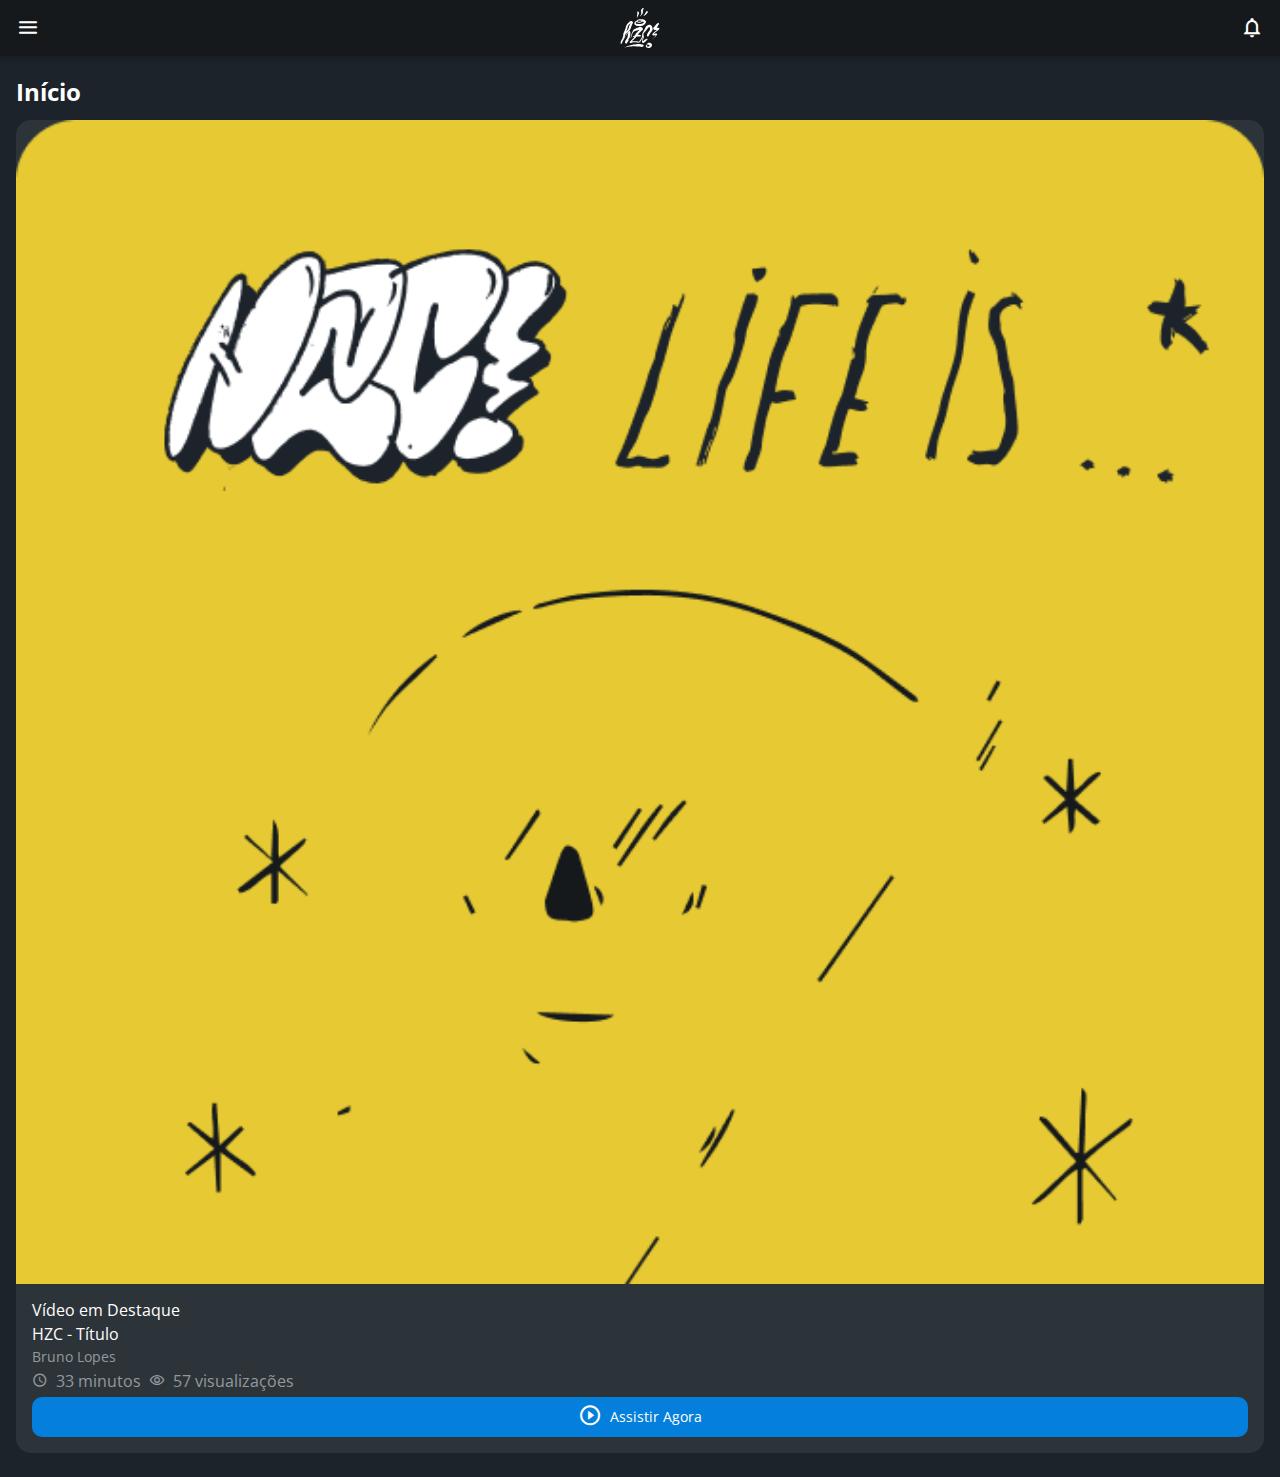
==== flex-e-grid-main/index.html @ c18c0857 "inicial commit" ====
<!DOCTYPE html>
<html lang="pt-br">
<head>
    <meta charset="UTF-8">
    <meta http-equiv="X-UA-Compatible" content="IE=edge">
    <meta name="viewport" content="width=device-width, initial-scale=1.0">
    <title>HZC | Home</title>
    <link rel="preconnect" href="https://fonts.googleapis.com">
    <link rel="preconnect" href="https://fonts.gstatic.com" crossorigin>
    <link rel="stylesheet" href="https://fonts.googleapis.com/css2?family=Open+Sans:wght@400;600;700&display=swap">
    <link rel="stylesheet" href="assets/css/reset.css">
    <link rel="stylesheet" href="assets/css/estilos.css">
</head>
<body>
    <header class="cabecalho">
        <button class="cabecalho__menu" aria-label="Menu"><i></i></button>
        <img class="cabecalho__logo" src="assets/img/logo.svg" alt="Logotivo da HZC">
        <button class="cabecalho__notificacao" aria-label="Notificação"><i></i></button>
    </header>
    <nav class="menu-lateral">
        <img src="assets/img/logo.svg" alt="Logotipo da HZC" class="menu-lateral__logo">
        <a href="#" class="menu-lateral__link menu-lateral__link--inicio menu-lateral__link--ativo">Início</a>
        <a href="#" class="menu-lateral__link menu-lateral__link--videos">Vídeos</a>
        <a href="#" class="menu-lateral__link menu-lateral__link--picos">Picos</a>
        <a href="#" class="menu-lateral__link menu-lateral__link--integrantes">Integrantes</a>
        <a href="#" class="menu-lateral__link menu-lateral__link--camisas">Camisas</a>
        <a href="#" class="menu-lateral__link menu-lateral__link--pinturas">Pinturas</a>
    </nav>
    <main class="principal">
        <h2 class="titulo-pagina">Início</h2>
        <article class="cartao">
            <img src="assets/img/banner-mobile_1.png" alt="Banner do cartao" class="cartao__imagem">
            <div class="cartao__conteudo">
                <p class="cartao__destaque">Vídeo em Destaque</p>
                <h3 class="cartao_titulo">HZC - Título</h3>
                <p class="cartao__perfil">Bruno Lopes</p>
                <p class="cartao__info cartao__info--tempo">33 minutos</p>
                <p class="cartao__info cartao__info--visualizacao">57 visualizações</p>
                <button class="cartao__botao cartao__botao--play cartao__botao--destaque">Assistir Agora</button>
            </div>
        </article>
    </main>
    <script src="index.js"></script>
</body>
</html>
---- flex-e-grid-main/assets/css/estilos.css ----
@font-face {
    font-family: 'icones';
    src: url(../font/icones.ttf);
}

body{
    background-color: #1D232A;
    font-family: 'Open Sans', 'icones', sans-serif;
    color: white;
}

.cabecalho{
    display: flex;
    justify-content: space-between;
    align-items: center;
    background-color: #15191C;
    padding: 8px 16px;
    box-shadow: 0px 4px 4px rgba(0, 0, 0, 0.16);
}

.cabecalho__menu i::before{
    content: "\e904";
    font-size: 24px;
}

.cabecalho__notificacao i::before{
    content: "\e906";
    font-size: 24px;
}

.cabecalho__logo{
    width: 40px;
}

.menu-lateral{
    display: flex;
    flex-direction: column;
    background-color: #15191C;
    width: 75vw;
    height: 100vh;

    position: absolute;
    left: -100vw;
    transition: .25s;
}

.menu-lateral--ativo{
    left: 0;
    transition: .25s;
}

.menu-lateral__logo{
    width: 118px;
    align-self: center;
    padding: 16px;
}

.menu-lateral__link{
    height: 64px;
    color: #95999C;
    padding-left: 64px;
    display: flex;
    align-items: center;
}

.menu-lateral__link--ativo{
    color: white;
    padding-left: 56px;
    border-left: 8px solid white;
}

.menu-lateral__link::before{
    width: 24px;
    height: 24px;
    font-size: 24px;
    position: absolute;
    left: 24px;
}

.menu-lateral__link--inicio::before{
    content: "\e902";
}
.menu-lateral__link--videos::before{
    content: "\e90e";
}
.menu-lateral__link--picos::before{
    content: "\e909";
}
.menu-lateral__link--integrantes::before{
    content: "\e903";
}
.menu-lateral__link--camisas::before{
    content: "\e900";
}
.menu-lateral__link--pinturas::before{
    content: "\e90a";
}

.principal{
    padding: 24px 16px;
}

.titulo-pagina{
    font-size: 1.5rem;
    font-weight: 700;
    margin-bottom: 16px;
}

.cartao{
    width: 100%;
    border-radius: 15px;
    overflow: hidden;
    background-color: #2C343A;
}

.cartao__conteudo{
    padding: 16px;
    display: grid;
    grid-template-columns: auto 1fr;
    gap: 8px;
}

.cartao__destaque{
    grid-column: span 2;
}

.cartao__titulo{
    font-size: 1.2rem;
    font-weight: 7000;
    grid-column: span 2;
}

.cartao__perfil {
    color: #95999C;
    font-size: 0.9rem;
    grid-column: span 2;
}

.cartao__info{
    display: flex;
    align-items: center;
    color: #95999C;
}

.cartao__info--tempo::before{
    content: "\e90c";
    margin-right: 8px;
}

.cartao__info--visualizacao::before{
    content: "\e90f";
    margin-right: 8px;
}

.cartao__botao{
    display: flex;
    justify-content: center;
    align-items: center;
    background-color: #0480dc;
    width: 40px;
    height: 40px;
    border-radius: 10px;
    font-size: 0.9rem;
}

.cartao__botao--play::before{
    content: "\e90b";
    font-size: 24px;
}

.cartao__botao--destaque{
    width: 100%;
    grid-column: span 2;
}

.cartao__botao--destaque::before{
    margin-right: 8px;
}
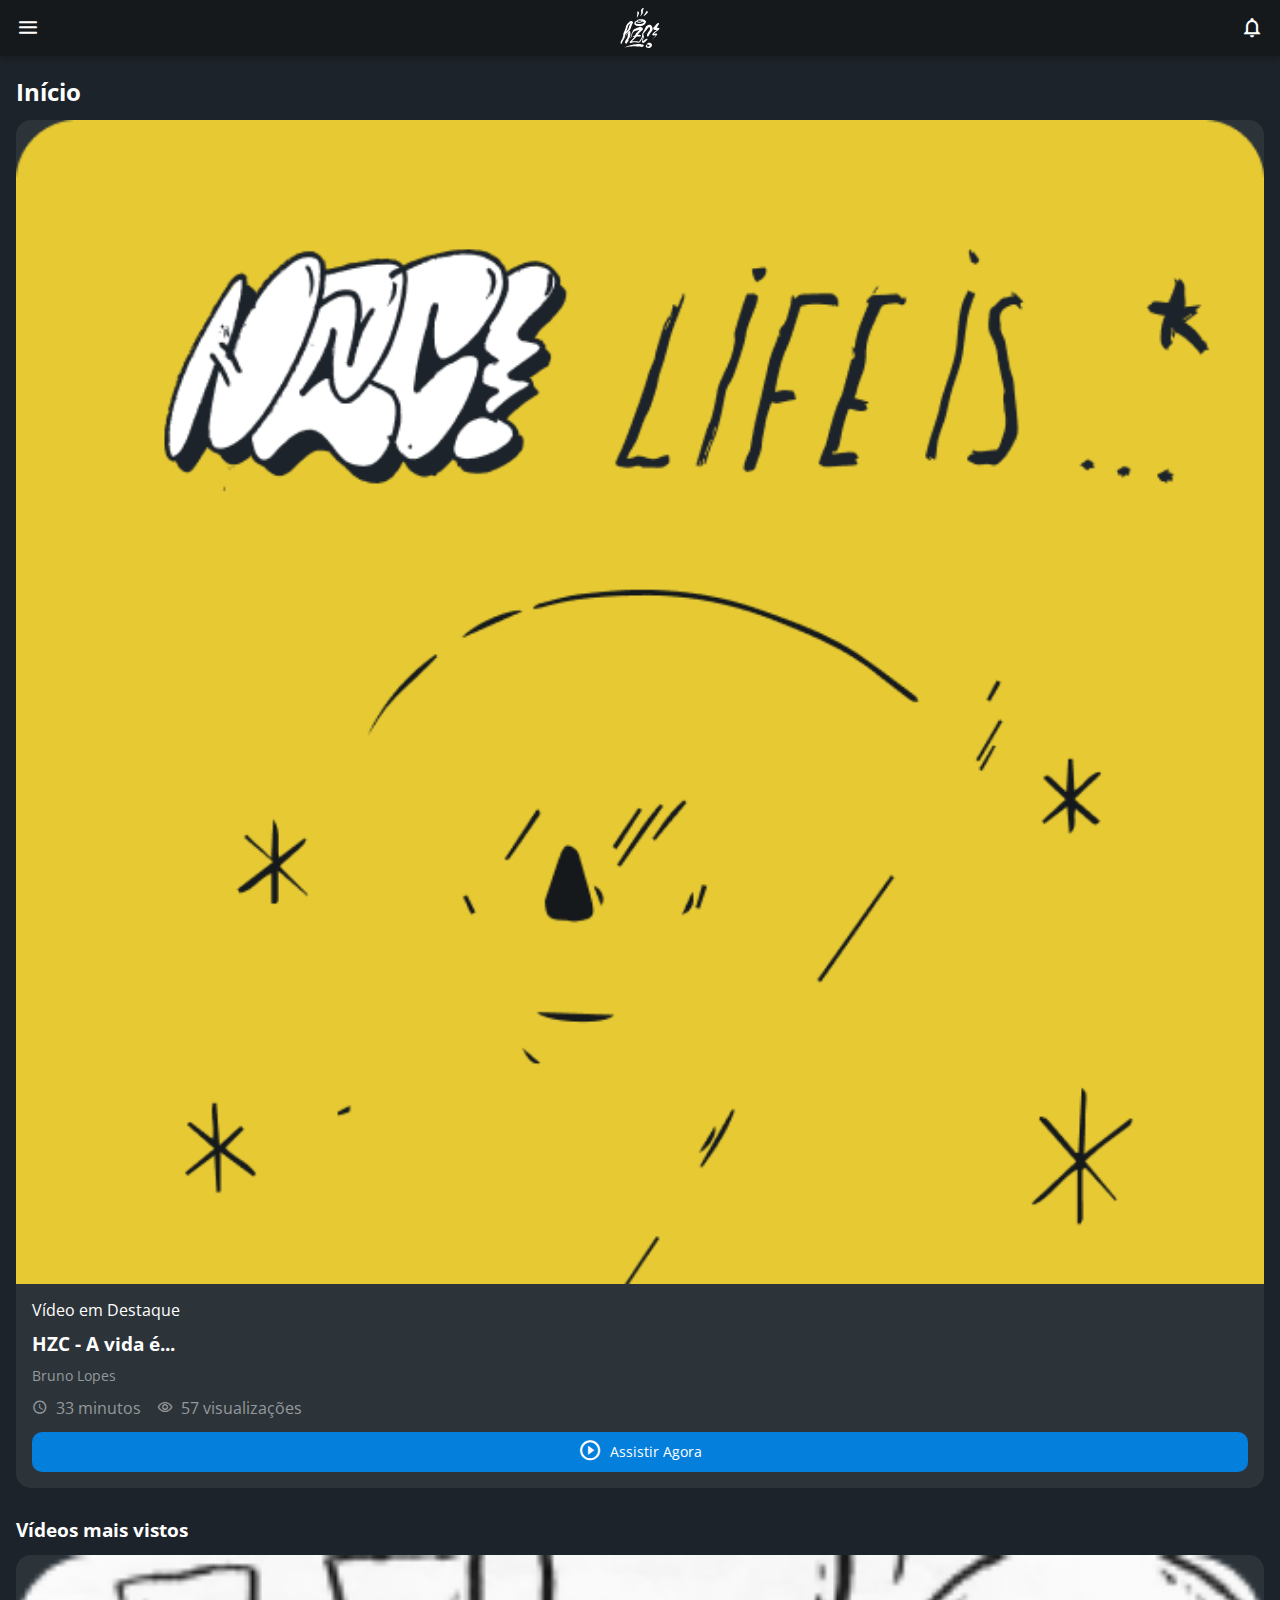
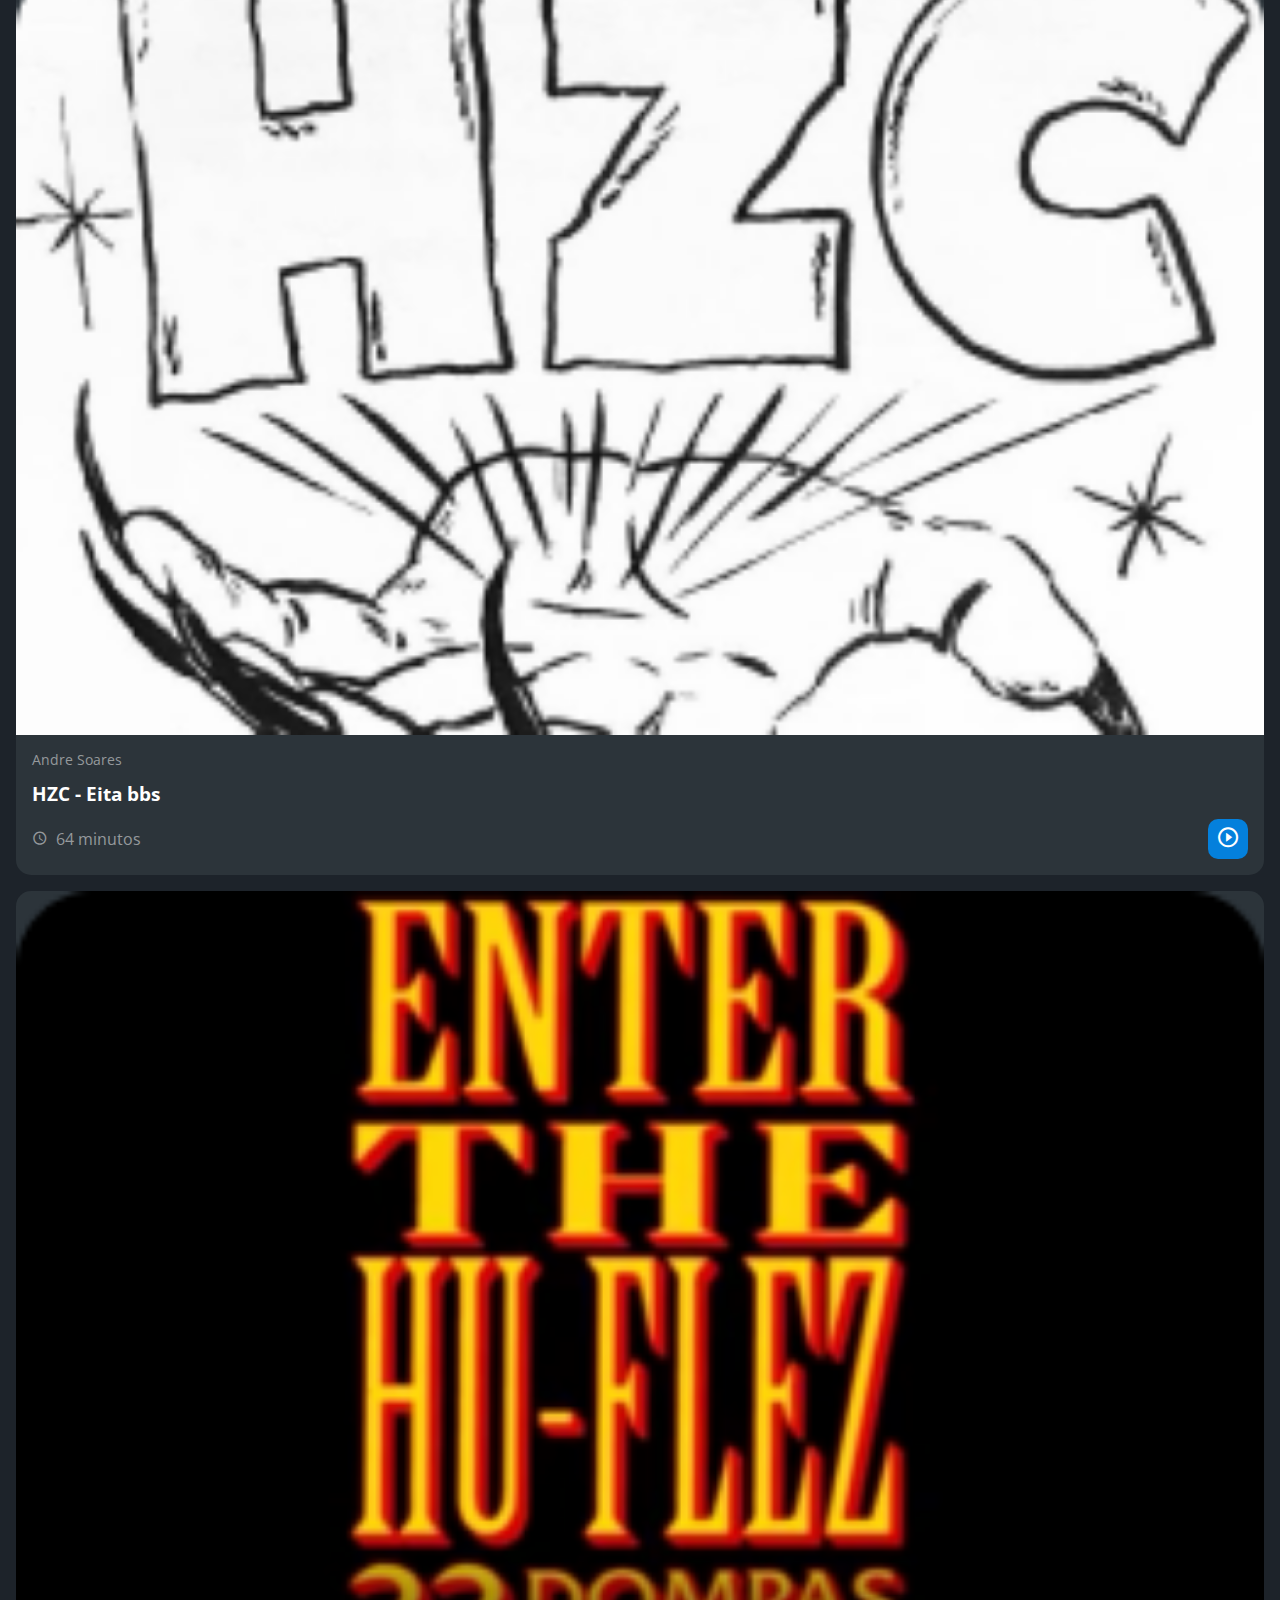
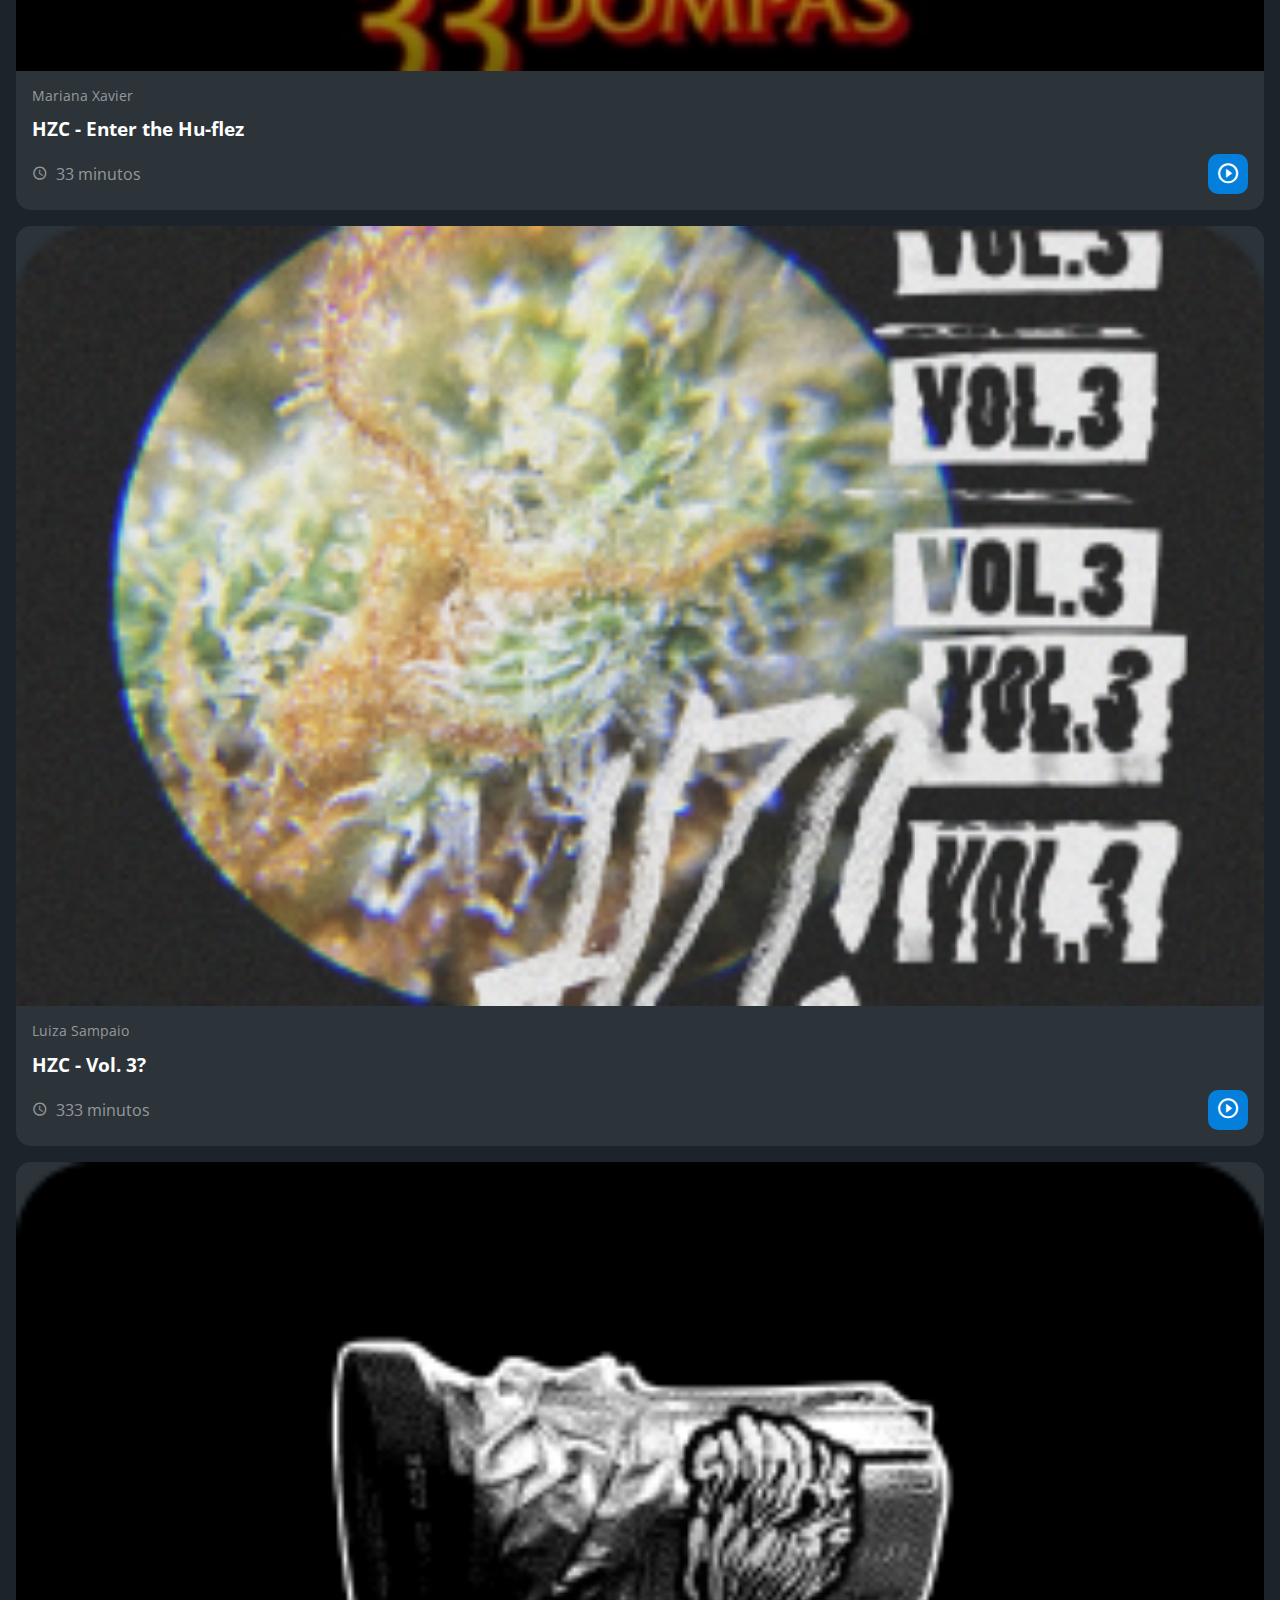
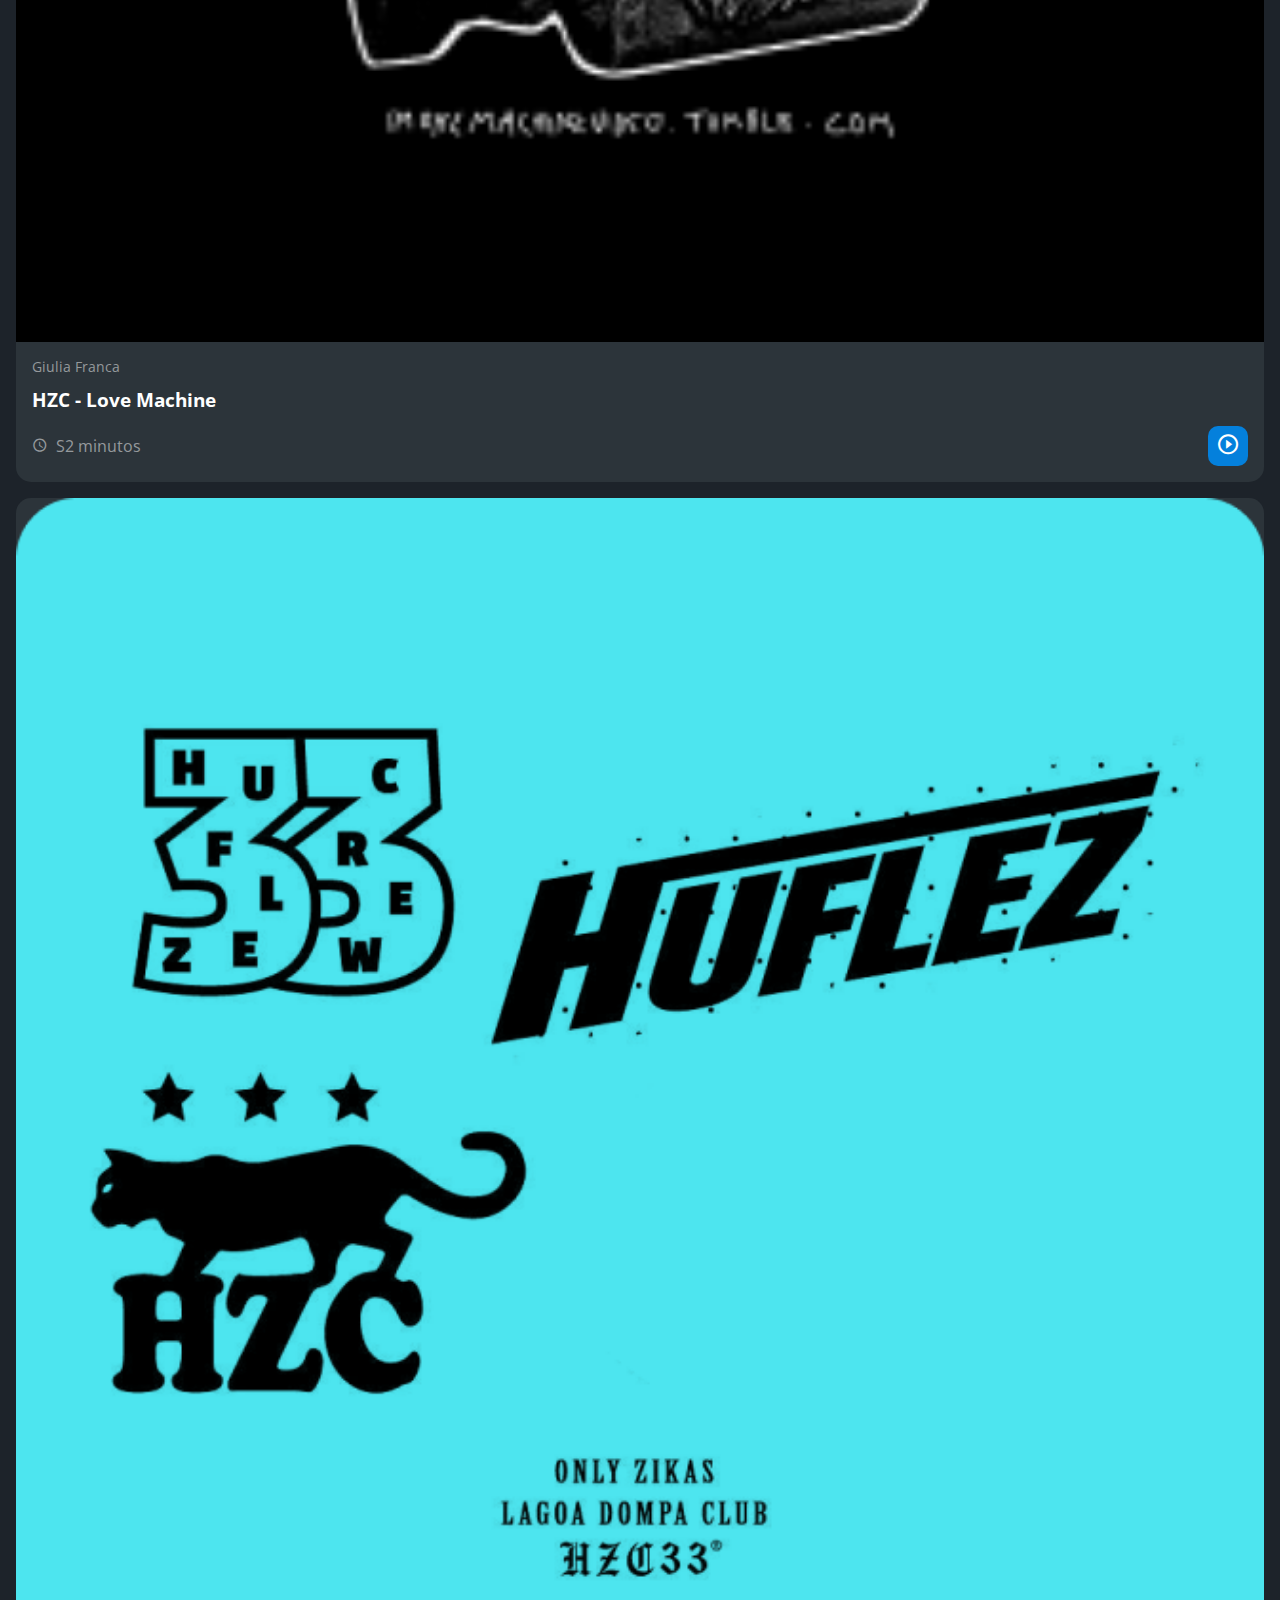
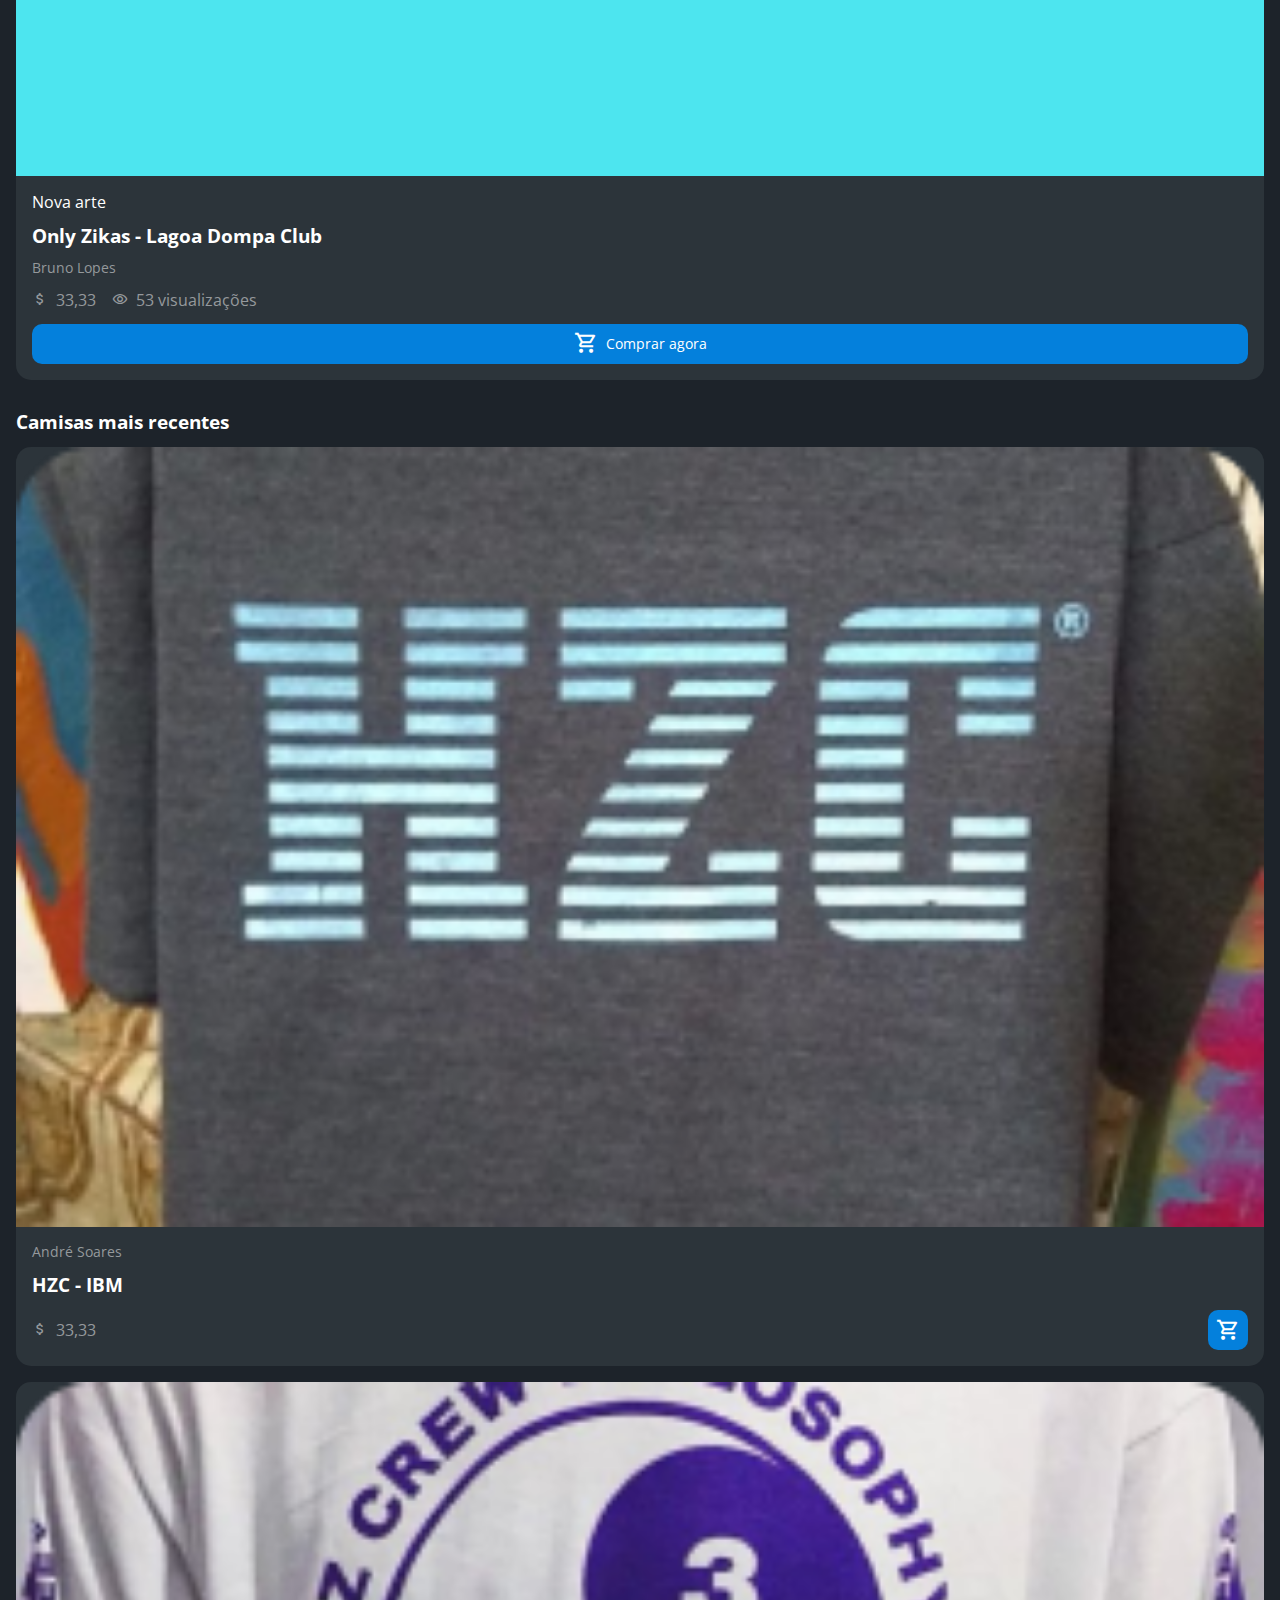
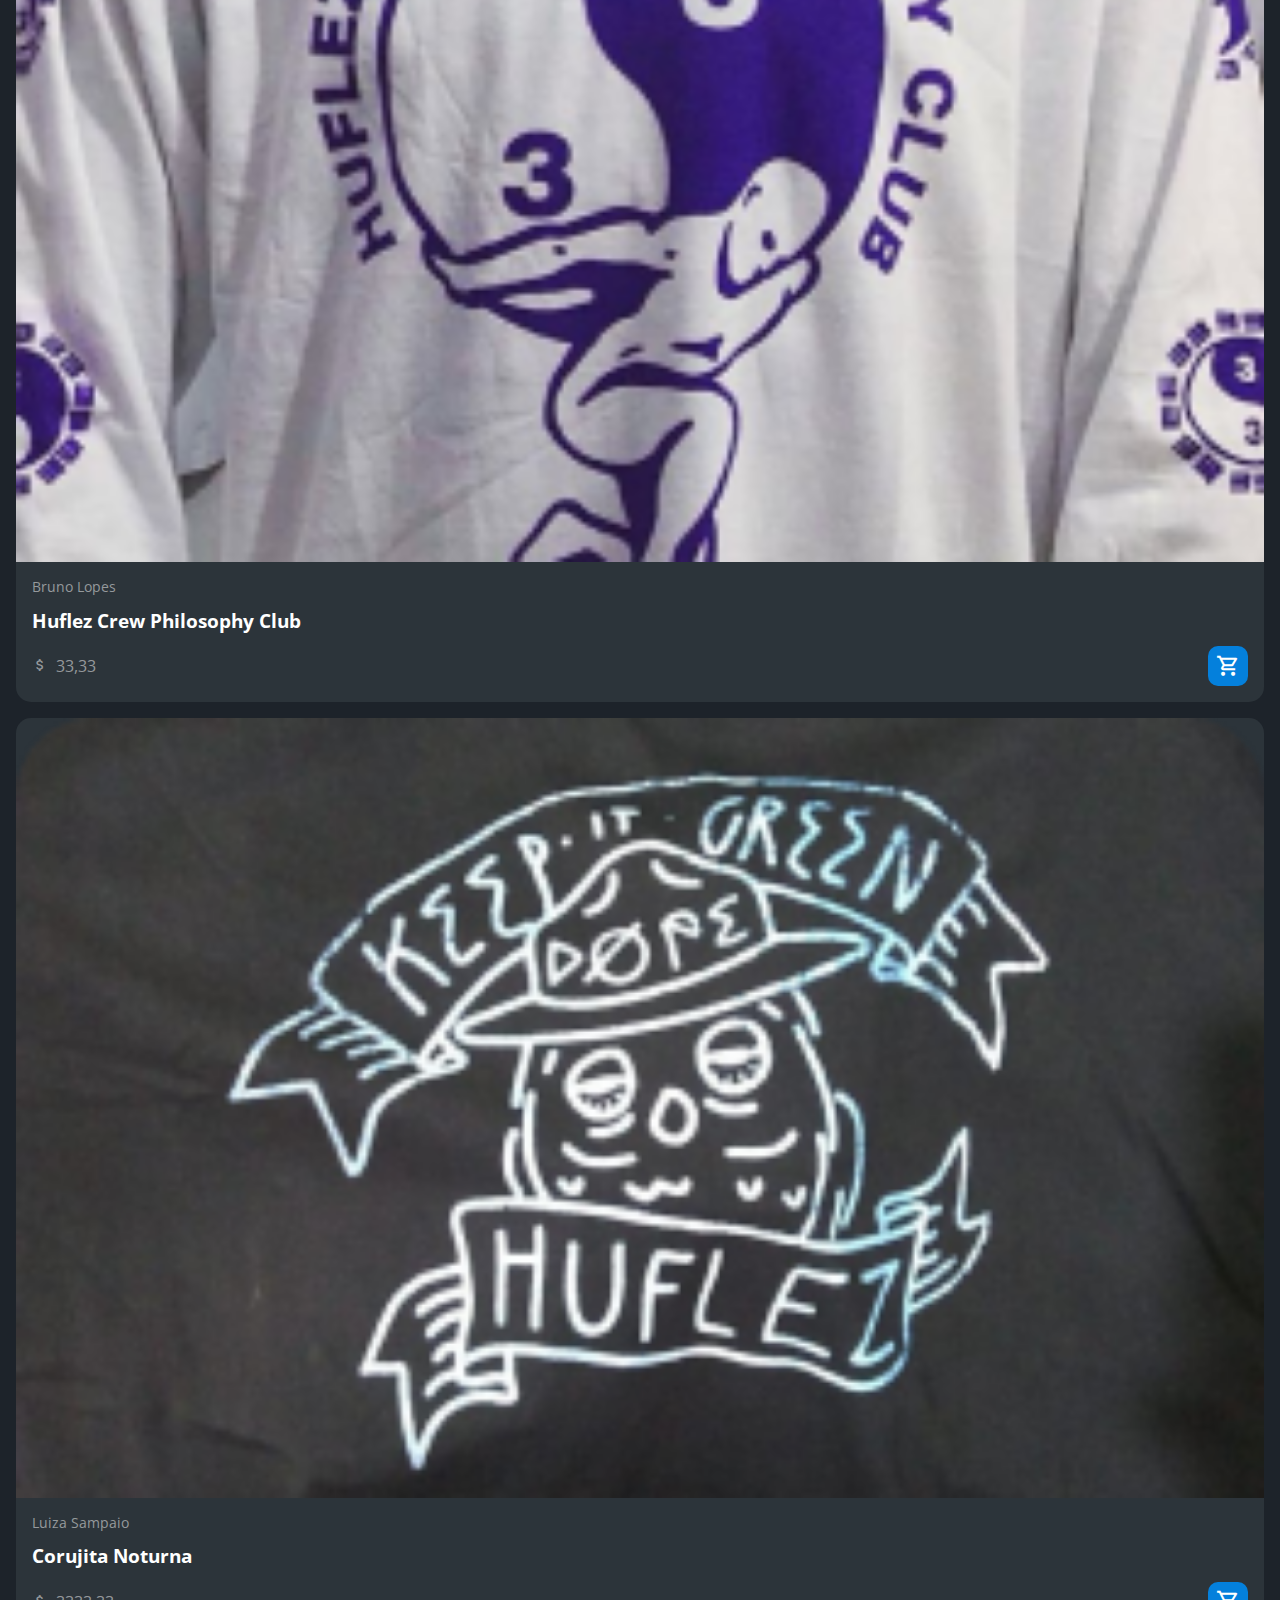
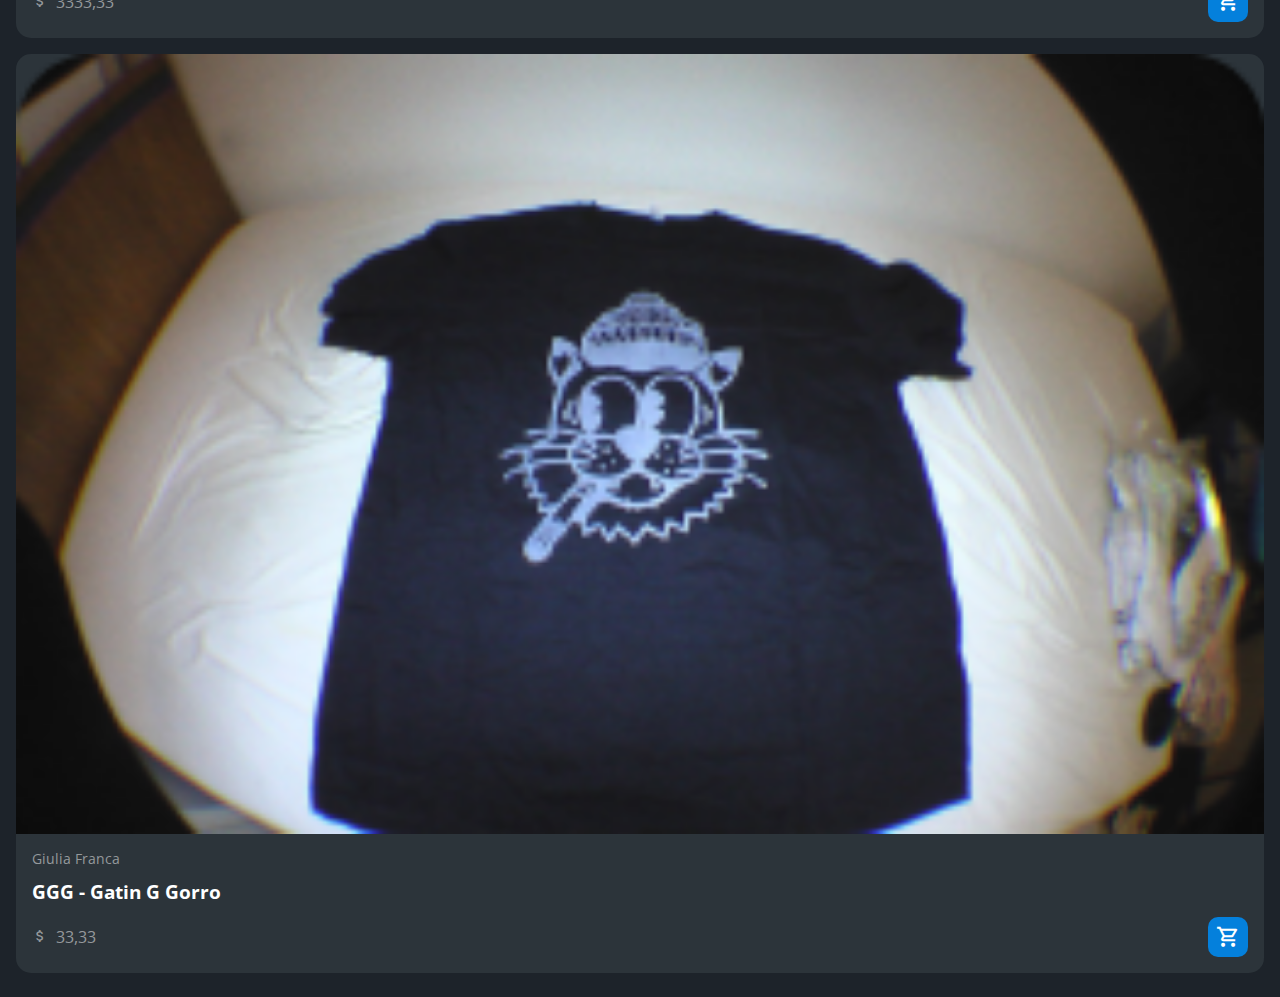
==== commit c0cd5890: "pagina mobile inicial finalizada" ====
--- a/flex-e-grid-main/index.html
+++ b/flex-e-grid-main/index.html
@@ -28,17 +28,106 @@
     </nav>
     <main class="principal">
         <h2 class="titulo-pagina">Início</h2>
-        <article class="cartao">
+        <article class="cartao cartao--destaque">
             <img src="assets/img/banner-mobile_1.png" alt="Banner do cartao" class="cartao__imagem">
             <div class="cartao__conteudo">
                 <p class="cartao__destaque">Vídeo em Destaque</p>
-                <h3 class="cartao_titulo">HZC - Título</h3>
+                <h3 class="cartao__titulo">HZC - A vida é...</h3>
                 <p class="cartao__perfil">Bruno Lopes</p>
                 <p class="cartao__info cartao__info--tempo">33 minutos</p>
                 <p class="cartao__info cartao__info--visualizacao">57 visualizações</p>
                 <button class="cartao__botao cartao__botao--play cartao__botao--destaque">Assistir Agora</button>
             </div>
         </article>
+        <section class="secao">
+            <h3 class="titulo-secao">Vídeos mais vistos</h3>
+            <article class="cartao">
+                <img src="assets/img/video_1.png" alt="Banner do cartao" class="cartao__imagem">
+                <div class="cartao__conteudo">
+                    <p class="cartao__perfil">Andre Soares</p>
+                    <h3 class="cartao__titulo">HZC - Eita bbs</h3>
+                    <p class="cartao__info cartao__info--tempo">64 minutos</p>
+                    <button class="cartao__botao cartao__botao--play" aria-label="Assistir agora"></button>
+                </div>
+            </article>
+            <article class="cartao">
+                <img src="assets/img/video_2.png" alt="Banner do cartao" class="cartao__imagem">
+                <div class="cartao__conteudo">
+                    <p class="cartao__perfil">Mariana Xavier</p>
+                    <h3 class="cartao__titulo">HZC - Enter the Hu-flez</h3>
+                    <p class="cartao__info cartao__info--tempo">33 minutos</p>
+                    <button class="cartao__botao cartao__botao--play" aria-label="Assistir agora"></button>
+                </div>
+            </article>
+            <article class="cartao">
+                <img src="assets/img/video_3.png" alt="Banner do cartao" class="cartao__imagem">
+                <div class="cartao__conteudo">
+                    <p class="cartao__perfil">Luiza Sampaio</p>
+                    <h3 class="cartao__titulo">HZC - Vol. 3?</h3>
+                    <p class="cartao__info cartao__info--tempo">333 minutos</p>
+                    <button class="cartao__botao cartao__botao--play" aria-label="Assistir agora"></button>
+                </div>
+            </article>
+            <article class="cartao">
+                <img src="assets/img/video_4.png" alt="Banner do cartao" class="cartao__imagem">
+                <div class="cartao__conteudo">
+                    <p class="cartao__perfil">Giulia Franca</p>
+                    <h3 class="cartao__titulo">HZC - Love Machine</h3>
+                    <p class="cartao__info cartao__info--tempo">S2 minutos</p>
+                    <button class="cartao__botao cartao__botao--play" aria-label="Assistir agora"></button>
+                </div>
+            </article>
+        </section>
+        <article class="cartao cartao--destaque">
+            <img src="assets/img/banner-mobile_2.png" alt="Banner do cartao" class="cartao__imagem">
+            <div class="cartao__conteudo">
+                <p class="cartao__destaque">Nova arte</p>
+                <h3 class="cartao__titulo">Only Zikas - Lagoa Dompa Club</h3>
+                <p class="cartao__perfil">Bruno Lopes</p>
+                <p class="cartao__info cartao__info--dinheiro">33,33</p>
+                <p class="cartao__info cartao__info--visualizacao">53 visualizações</p>
+                <button class="cartao__botao cartao__botao--carrinho cartao__botao--destaque">Comprar agora</button>
+            </div>
+        </article>
+        <section class="secao">
+            <h3 class="titulo-secao">Camisas mais recentes</h3>
+            <article class="cartao">
+                <img src="assets/img/produto_1.png" alt="Banner do cartao" class="cartao__imagem">
+                <div class="cartao__conteudo">
+                    <p class="cartao__perfil">André Soares</p>
+                    <h3 class="cartao__titulo">HZC - IBM</h3>
+                    <p class="cartao__info cartao__info--dinheiro">33,33</p>
+                    <button class="cartao__botao cartao__botao--carrinho" aria-label="Assistir agora"></button>
+                </div>
+            </article>
+            <article class="cartao">
+                <img src="assets/img/produto_2.png" alt="Banner do cartao" class="cartao__imagem">
+                <div class="cartao__conteudo">
+                    <p class="cartao__perfil">Bruno Lopes</p>
+                    <h3 class="cartao__titulo">Huflez Crew Philosophy Club</h3>
+                    <p class="cartao__info cartao__info--dinheiro">33,33</p>
+                    <button class="cartao__botao cartao__botao--carrinho" aria-label="Assistir agora"></button>
+                </div>
+            </article>
+            <article class="cartao">
+                <img src="assets/img/produto_3.png" alt="Banner do cartao" class="cartao__imagem">
+                <div class="cartao__conteudo">
+                    <p class="cartao__perfil">Luiza Sampaio</p>
+                    <h3 class="cartao__titulo">Corujita Noturna</h3>
+                    <p class="cartao__info cartao__info--dinheiro">3333,33</p>
+                    <button class="cartao__botao cartao__botao--carrinho" aria-label="Assistir agora"></button>
+                </div>
+            </article>
+            <article class="cartao">
+                <img src="assets/img/produto_4.png" alt="Banner do cartao" class="cartao__imagem">
+                <div class="cartao__conteudo">
+                    <p class="cartao__perfil">Giulia Franca</p>
+                    <h3 class="cartao__titulo">GGG - Gatin G Gorro</h3>
+                    <p class="cartao__info cartao__info--dinheiro">33,33</p>
+                    <button class="cartao__botao cartao__botao--carrinho" aria-label="Assistir agora"></button>
+                </div>
+            </article>
+        </section>
     </main>
     <script src="index.js"></script>
 </body>
--- a/flex-e-grid-main/assets/css/estilos.css
+++ b/flex-e-grid-main/assets/css/estilos.css
@@ -80,30 +80,41 @@
 .menu-lateral__link--inicio::before{
     content: "\e902";
 }
+
 .menu-lateral__link--videos::before{
     content: "\e90e";
 }
+
 .menu-lateral__link--picos::before{
     content: "\e909";
 }
+
 .menu-lateral__link--integrantes::before{
     content: "\e903";
 }
+
 .menu-lateral__link--camisas::before{
     content: "\e900";
 }
+
 .menu-lateral__link--pinturas::before{
     content: "\e90a";
 }
 
 .principal{
     padding: 24px 16px;
+    display: grid;
+    gap: 16px;
 }
 
 .titulo-pagina{
     font-size: 1.5rem;
     font-weight: 700;
-    margin-bottom: 16px;
+}
+
+.titulo-secao{
+    font-size: 1.2rem;
+    font-weight: 700;
 }
 
 .cartao{
@@ -113,11 +124,15 @@
     background-color: #2C343A;
 }
 
+.cartao--destaque{
+    margin-bottom: 16px;
+}
+
 .cartao__conteudo{
     padding: 16px;
     display: grid;
     grid-template-columns: auto 1fr;
-    gap: 8px;
+    gap: 16px;
 }
 
 .cartao__destaque{
@@ -126,7 +141,7 @@
 
 .cartao__titulo{
     font-size: 1.2rem;
-    font-weight: 7000;
+    font-weight: 700;
     grid-column: span 2;
 }
 
@@ -144,6 +159,11 @@
 
 .cartao__info--tempo::before{
     content: "\e90c";
+    margin-right: 8px;
+}
+
+.cartao__info--dinheiro::before{
+    content: "\e905";
     margin-right: 8px;
 }
 
@@ -161,6 +181,7 @@
     height: 40px;
     border-radius: 10px;
     font-size: 0.9rem;
+    justify-self: flex-end;
 }
 
 .cartao__botao--play::before{
@@ -168,6 +189,11 @@
     font-size: 24px;
 }
 
+.cartao__botao--carrinho::before{
+    content: "\e901";
+    font-size: 24px;
+}
+
 .cartao__botao--destaque{
     width: 100%;
     grid-column: span 2;
@@ -175,4 +201,9 @@
 
 .cartao__botao--destaque::before{
     margin-right: 8px;
+}
+
+.secao{
+    display: grid;
+    gap: 16px;
 }